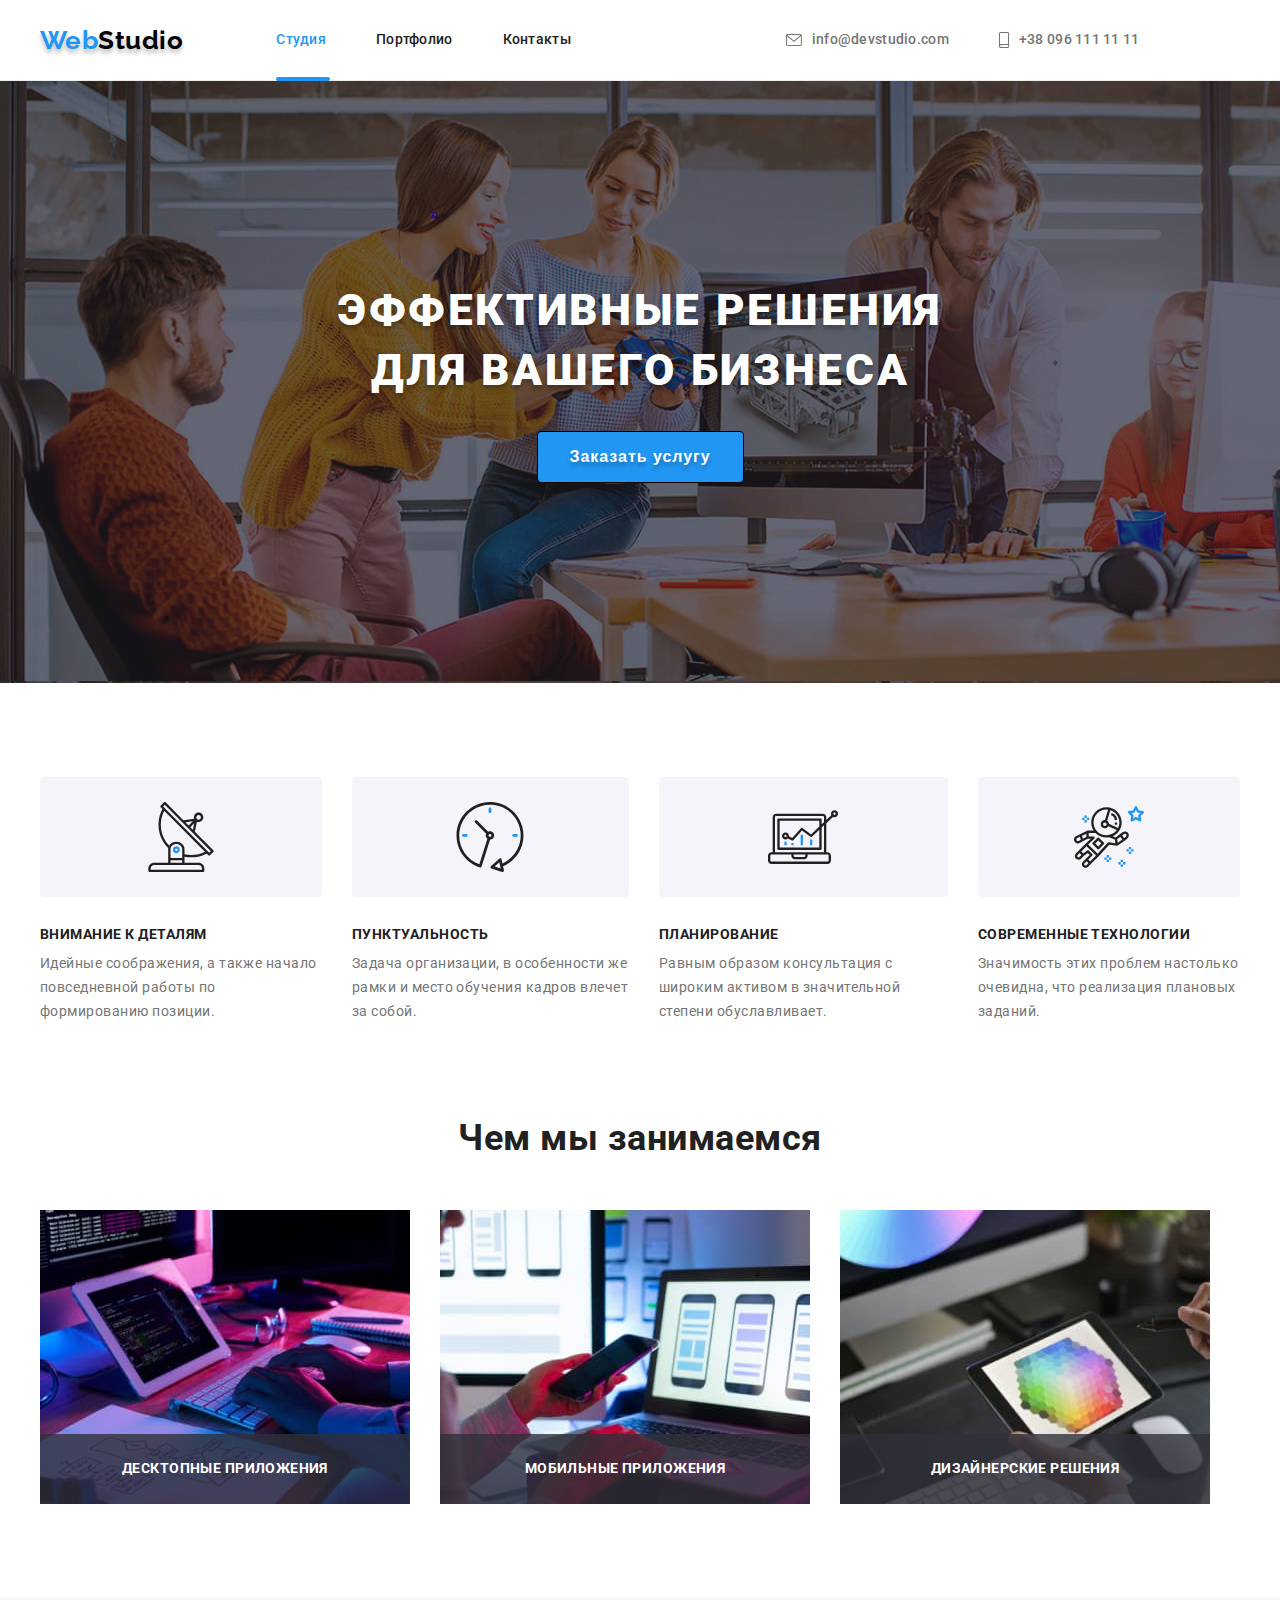
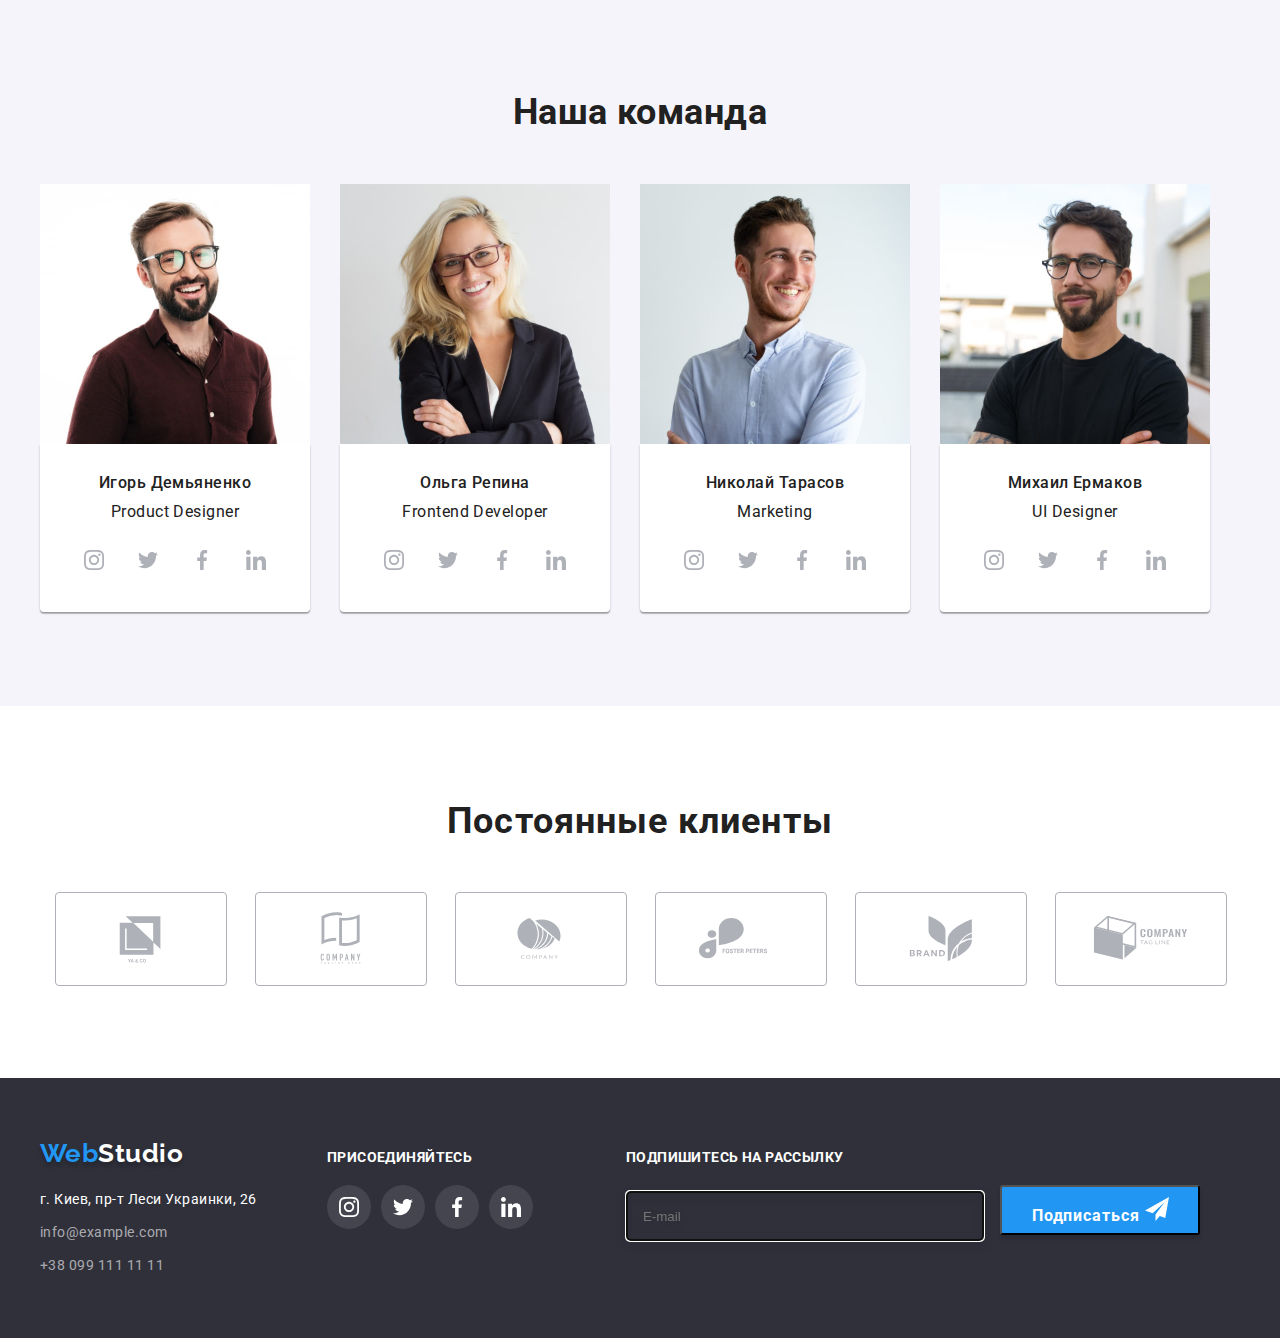
==== index.html @ 7fb8e050 "added checkbox&subscription" ====
<!DOCTYPE html>
<html lang="ru">
<head>
    <meta charset="UTF-8">
    <meta http-equiv="X-UA-Compatible" content="IE=edge">
    <meta name="viewport" content="width=device-width, initial-scale=1.0">
    <title>Webstudio</title>
    <link rel="preconnect" href="https://fonts.googleapis.com">
    <link rel="preconnect" href="https://fonts.gstatic.com" crossorigin>
    <link href="https://fonts.googleapis.com/css2?family=Raleway:wght@700&family=Roboto:wght@400;500;700;900&display=swap" rel="stylesheet">
    <link rel="stylesheet" href="https://cdnjs.cloudflare.com/ajax/libs/modern-normalize/1.1.0/modern-normalize.min.css" integrity="sha512-wpPYUAdjBVSE4KJnH1VR1HeZfpl1ub8YT/NKx4PuQ5NmX2tKuGu6U/JRp5y+Y8XG2tV+wKQpNHVUX03MfMFn9Q==" crossorigin="anonymous" referrerpolicy="no-referrer" />
    <link rel="stylesheet" href="./css/styles.css" />

</head>

<body>
    <!-- HEADER-->
<header class="header">
    <div class="container main"> 
    <nav class="header-nav"> 
        <a class="header-link link" lang="en" href=""><span class="logo-web">Web</span>Studio</a>
          <ul class="header-nav-list list"> 
                <li class="item"><a class="header-item-link current link" href="">Студия</a></li>
                <li  class="item"><a class="header-item-link link" href="./portfolio.html" >Портфолио</a></li> 
                <li  class="item"><a class="header-item-link link" href="" >Контакты</a></li>
            </ul>
     </nav>    
          <ul class="auto-nav list"> 
            <li class="item">
                <a class="auto-nav-item link" href="mailto:info@devstudio.com">
                  <svg class="contacts-icon" width="16" height="12"> 
                    <use href="./images/symbol-defs.svg#icon-envelope"></use>
                </svg> 
                info@devstudio.com</a>
            </li>

            <li class="item">
                <a class="auto-nav-item link" href="tel:+380961111111">
                 <svg class="contacts-icon" width="10" height="16"> 
                    <use href="./images/symbol-defs.svg#icon-smartphone"> </use>
                </svg> 
                +38 096 111 11 11</a>
            </li>
          </ul>
        </div>
</header>
   
 <main>
    <!-- HERO-->
        <section class="hero"> 
            <h1 class="hero-title">Эффективные решения <br>для вашего бизнеса</h1>
            <button  class="hero-button link" type="button" data-modal-open>Заказать услугу</button>
        </section>

           <!-- modal window -->
        <div class="backdrop is-hidden" data-modal> 
            <div class="modal">
            <button type="button" class="close" data-modal-close> 
                <svg class="icon-close" width="18" height="18"> 
                    <use href="./images/symbol-defs.svg#icon-close"></use>
                </svg>
            </button>  

            <p class="form-title"> Оставьте свои данные, мы вам перезвоним</p>
            <form  class="form-contact">
                <label class="form-name"> 
                    <span class="form-area">  Имя
                        <input type="text" name="username" class="form-input" required>              
                           <svg class="form-icon" width="18" height="18">
                          <use href="./images/symbol-defs.svg#icon-person"></use>
                        </svg>
                    </span>
            </label>

                <label> 
                    <span class="form-area"> Телефон
                     <input type="tel" name="tel" class="form-input" required>
                       <svg class="form-icon" width="18" height="18">
                    <use href="./images/symbol-defs.svg#icon-phone"></use>
                </svg>
            </span>
             </label>

                <label> 
                    <span class="form-area"> Почта
                      <input type="email" name="email" class="form-input" required> 
                       <svg class="form-icon" width="18" height="18">
                      <use href="./images/symbol-defs.svg#icon-email"></use>
                </svg>
            </span>
            </label>

                <label> 
                    <span class="form-area"> Комментарий
                <textarea name="comment" rows="10" class="form-text" placeholder="Введите текст"></textarea>
            </span>
        </label>

        <label class="check-label"> 
          <input  class="checkbox" type="checkbox"  name="policy" > 
              <span class="check-icon"> 
                <svg class="" width="16" height="15"> 
                   <use href="./images/symbol-defs.svg#icon-tick"></use>
              </svg>
        </span>
            <span class="check-text">Соглашаюсь с рассылкой и принимаю <a class="conditions" href="">Условия договора</a> </span>
        </label>

                <button class="form-button" type="submit">Отправить</button>
            </form>
            </div> 
        </div>
  

        <!--Features-->
    <section class="features">
        <div class="container details"> 
        <h2 hidden> Детали работ</h2>
    <ul class="features-list list"> 
        <li class="icon-animations"> 
            <div class="icon-class"> 
            <svg class="feature-icon" width="70" height="70"> 
                <use href="./images/symbol-defs.svg#icon-antenna"> </use>
            </svg>
        </div>
            <h3 class="features-title">ВНИМАНИЕ К ДЕТАЛЯМ</h3>
            <p class="features-text">Идейные соображения, а также начало повседневной работы по формированию позиции.</p>
        </li>
        <li class="icon-animations"> 
            <div class="icon-class"> 
            <svg class="feature-icon" width="70" height="70"> 
                <use href="./images/symbol-defs.svg#icon-clock"> </use>
            </svg>
        </div>
        
            <h3 class="features-title">ПУНКТУАЛЬНОСТЬ</h3>
            <p class="features-text">Задача организации, в особенности же рамки и место обучения кадров влечет за собой.</p>
        </li>
        <li class="icon-animations"> 
            <div class="icon-class"> 
            <svg class="feature-icon" width="70" height="70"> 
                <use href="./images/symbol-defs.svg#icon-diagram"> </use>
            </svg>
        </div>
  
            <h3 class="features-title">ПЛАНИРОВАНИЕ</h3>
            <p class="features-text">Равным образом консультация с широким активом в значительной степени обуславливает. </p>
        </li>
        <li class="icon-animations">
            <div class="icon-class"> 
            <svg class="feature-icon" width="70" height="70"> 
                <use href="./images/symbol-defs.svg#icon-astronaut"> </use>
            </svg>
        </div>
            <h3 class="features-title">СОВРЕМЕННЫЕ ТЕХНОЛОГИИ</h3>
            <p class="features-text">Значимость этих проблем настолько очевидна, что реализация плановых заданий.</p>
         </li>
    </ul>
        </div>
    </section>

    <section class="work"> 
        <div class="container"> 
        <h2 class="work-title">Чем мы занимаемся</h2>
        <ul class="work-list list"> 
            <li class="picture"> <img src="./img/1.jpg" alt="box1" width="370" height="294">
            <h3 class="work-text"> Десктопные приложения</h3>
        </li>
            <li class="picture"> <img src="./img/2.jpg" alt="box2" width="370" height="294">
            <h3 class="work-text"> Мобильные приложения</h3>
        </li>
            <li class="picture"> <img src="./img/3.jpg" alt="box3" width="370" height="294">
              <h3 class="work-text">Дизайнерские решения</h3>
         </li>
        </ul>
         </div>
     </section>

     <section class="team">
        <div class="container "> 
         <h2 class="team-title">Наша команда</h2>
        <ul class="team-list list">
            <li class="content"> 
                <img  src="./img/m1.jpg" alt="img1" width="270" height="260"> 
                <div class="team-content"> 
                <h3 class="team-item">Игорь Демьяненко</h3>
                <p class="team-text" lang="en">Product Designer</p>

                <ul class="masters list social-list"> 
                    <li class="social-item">
                        <a href="" class="social-link link">
                        <svg class="social-icon" width="20" height="20"> 
                            <use href="./images/symbol-defs.svg#icon-instagram"> </use>
                        </svg>
                     </a>
                    </li>
                    <li class="social-item">
                        <a href="" class="social-link link">
                        <svg class="social-icon" width="20" height="20"> 
                            <use href="./images/symbol-defs.svg#icon-twitter"> </use>
                        </svg>
                     </a>
                    </li>
                    <li class="social-item">
                        <a href="" class="social-link link">
                        <svg class="social-icon" width="20" height="20"> 
                            <use href="./images/symbol-defs.svg#icon-facebook"> </use>
                        </svg>
                     </a>
                    </li>
                    <li class="social-item">
                        <a href="" class="social-link link">
                        <svg class="social-icon" width="20" height="20"> 
                            <use href="./images/symbol-defs.svg#icon-linkedin"> </use>
                        </svg>
                     </a>
                    </li>
                </ul>
                </div>
            </li>
            <li class="content">  
                <img  src="./img/m2.jpg" alt="img2" width="270" height="260"> 
                <div class="team-content"> 
                <h3 class="team-item">Ольга Репина</h3>
                <p class="team-text" lang="en">Frontend Developer</p>

                <ul class="masters list social-list"> 
                    <li class="social-item">
                        <a href="" class="social-link link">
                        <svg class="social-icon" width="20" height="20"> 
                            <use href="./images/symbol-defs.svg#icon-instagram"> </use>
                        </svg>
                     </a>
                    </li>
                    <li class="social-item">
                        <a href="" class="social-link link">
                        <svg class="social-icon" width="20" height="20"> 
                            <use href="./images/symbol-defs.svg#icon-twitter"> </use>
                        </svg>
                     </a>
                    </li>
                    <li class="social-item">
                        <a href="" class="social-link link">
                        <svg class="social-icon" width="20" height="20"> 
                            <use href="./images/symbol-defs.svg#icon-facebook"> </use>
                        </svg>
                     </a>
                    </li>
                    <li class="social-item">
                        <a href="" class="social-link link">
                        <svg class="social-icon" width="20" height="20"> 
                            <use href="./images/symbol-defs.svg#icon-linkedin"> </use>
                        </svg>
                     </a>
                    </li>
                </ul>
                </div>
            </li>
            <li class="content"> 
                <img  src="./img/m3.jpg" alt="img3" width="270" height="260"> 
                <div class="team-content"> 
                <h3 class="team-item">Николай Тарасов</h3> 
                 <p class="team-text" lang="en">Marketing</p>

                 <ul class="masters list social-list"> 
                    <li class="social-item">
                        <a href="" class="social-link link">
                        <svg class="social-icon" width="20" height="20"> 
                            <use href="./images/symbol-defs.svg#icon-instagram"> </use>
                        </svg>
                     </a>
                    </li>
                    <li class="social-item">
                        <a href="" class="social-link link">
                        <svg class="social-icon" width="20" height="20"> 
                            <use href="./images/symbol-defs.svg#icon-twitter"> </use>
                        </svg>
                     </a>
                    </li>
                    <li class="social-item">
                        <a href="" class="social-link link">
                        <svg class="social-icon" width="20" height="20"> 
                            <use href="./images/symbol-defs.svg#icon-facebook"> </use>
                        </svg>
                     </a>
                    </li>
                    <li class="social-item">
                        <a href="" class="social-link link">
                        <svg class="social-icon" width="20" height="20"> 
                            <use href="./images/symbol-defs.svg#icon-linkedin"> </use>
                        </svg>
                     </a>
                    </li>
                </ul>
                </div>
                </li>
            <li class="content"> 
                <img  src="./img/m4.jpg" alt="img4" width="270" height="260"> 
                <div class="team-content"> 
                <h3 class="team-item">Михаил Ермаков</h3> 
                <p class="team-text" lang="en">UI Designer</p>

                <ul class="masters list social-list"> 
                    <li class="social-item">
                        <a href="" class="social-link link">
                        <svg class="social-icon" width="20" height="20"> 
                            <use href="./images/symbol-defs.svg#icon-instagram"> </use>
                        </svg>
                     </a>
                    </li>
                    <li class="social-item">
                        <a href="" class="social-link link">
                        <svg class="social-icon" width="20" height="20"> 
                            <use href="./images/symbol-defs.svg#icon-twitter"> </use>
                        </svg>
                     </a>
                    </li>
                    <li class="social-item">
                        <a href="" class="social-link link">
                        <svg class="social-icon" width="20" height="20"> 
                            <use href="./images/symbol-defs.svg#icon-facebook"> </use>
                        </svg>
                     </a>
                    </li>
                    <li class="social-item">
                        <a href="" class="social-link link">
                        <svg class="social-icon" width="20" height="20"> 
                            <use href="./images/symbol-defs.svg#icon-linkedin"> </use>
                        </svg>
                     </a>
                    </li>
                </ul>
                </div>
            </li>
        </ul>
        </div>
     </section>

       <!-- Clients-->
     <section class="clients ">  
           <h2 class="clients-title"> Постоянные клиенты</h2>
           <div class="clients-section "> 
            <ul class="clients-list list"> 
                <li class="clients-item">
                    <a href="" class="clients-link link">
                    <svg class="clients-icon" width="106" height="60"> 
                        <use href="./images/symbol-defs.svg#icon-Logo1"> </use>
                    </svg>
                 </a>
                </li>
                <li class="clients-item">
                    <a href="" class="clients-link link">
                    <svg class="clients-icon" width="106" height="60"> 
                        <use href="./images/symbol-defs.svg#icon-Logo2"> </use>
                    </svg>
                 </a>
                </li>
                <li class="clients-item">
                    <a href="" class="clients-link link">
                    <svg class="clients-icon" width="106" height="60"> 
                        <use href="./images/symbol-defs.svg#icon-Logo3"> </use>
                    </svg>
                 </a>
                </li>
                <li class="clients-item">
                    <a href="" class="clients-link link">
                    <svg class="clients-icon" width="106" height="60"> 
                        <use href="./images/symbol-defs.svg#icon-Logo4"> </use>
                    </svg>
                 </a>
                </li>
                <li class="clients-item">
                    <a href="" class="clients-link link">
                    <svg class="clients-icon" width="106" height="60"> 
                        <use href="./images/symbol-defs.svg#icon-Logo5"> </use>
                    </svg>
                 </a>
                </li>
                <li class="clients-item">
                    <a href="" class="clients-link link">
                    <svg class="clients-icon" width="106" height="60"> 
                        <use href="./images/symbol-defs.svg#icon-Logo6"> </use>
                    </svg>
                 </a>
                </li>
            </ul>

        </div>
     </section>
</main>

    <!-- FOOTER-->
<footer class="footer"> 
    <div class="footer-list container"> 
    <div class="footer-logo  main"> 
    <a class="footer-link link" lang="en" href=""><span class="logo-web">Web</span>Studio</a>
    <address> 
    <ul class="list-contacts list">
        <li class="address">г. Киев, пр-т Леси Украинки, 26</li>
        <li class="mail"><a class="contacts link" href="mailto:info@example.com">info@example.com</a></li>
        <li><a class="contacts link" href="tel:+380991111111">+38 099 111 11 11</a></li>
    </ul>
</address>
    </div>
    <div class="join-socials "> 
        <h3 class="join">присоединяйтесь</h3>
        <ul class="join-list list "> 
            <li class="join-item">
                <a href="" class="join-link link">
                <svg class="join-icon" width="20" height="20"> 
                    <use href="./images/symbol-defs.svg#icon-instagram"> </use>
                </svg>
             </a>
            </li>
            <li class="join-item">
                <a href="" class="join-link link">
                <svg class="join-icon" width="20" height="20"> 
                    <use href="./images/symbol-defs.svg#icon-twitter"> </use>
                </svg>
             </a>
            </li>
            <li class="join-item">
                <a href="" class="join-link link">
                <svg class="join-icon" width="20" height="20"> 
                    <use href="./images/symbol-defs.svg#icon-facebook"> </use>
                </svg>
             </a>
            </li>
            <li class="join-item">
                <a href="" class="join-link link">
                <svg class="join-icon" width="20" height="20"> 
                    <use href="./images/symbol-defs.svg#icon-linkedin"> </use>
                </svg>
             </a>
            </li>
            </ul>
    </div>
    <form class="footer-form">
        <div class="footer-place"> 
        <p class="form-heading"> Подпишитесь на рассылку</p>
        <label class="subscribe-field"> 
        <input class="subscribe-place" type="email" name="email" placeholder="E-mail" autofocus>
    </label>
        <button class="subscribe-button" type="submit"> Подписаться
            <svg class="button-icon" width="24" height="24"> 
                <use href="./images/symbol-defs.svg#icon-plane"> </use>
            </svg>
            </button>
        </div>
    </form>
</div>
</footer>
<script src="./js/modal.js"></script>
</body>
</html>
---- css/styles.css ----
:root{
    --title-text-color: #212121;  
    --primary-text-color: #757575;
    --secondary-text-color: #000000;
    --third-text-color: #ffffff;
    --accent-color:#2196F3;
}
body {
    margin: 0;
    background-color: #FFFFFF;
    font-family: 'Roboto', sans-serif;
    letter-spacing: 0.03em;
    color: var(--title-text-color)
}
  
p, h1, h2, h3, h4{
    margin-top: 0;
    margin-bottom: 0;
}
ul {
    margin-top: 0;
    margin-bottom: 0;
    padding-left: 0;
}
img {
    display: block;
    width: auto;
}
.link {
    text-decoration: none;
}
.list {
    list-style: none;
}
.container {

    width: 1200px;
    padding-left: 15px;
    padding-right: 15px;
    margin: 0 auto;    
}

.header-nav {
    display: flex;
    align-items: center;
}
.header-link, 
.footer-link {
    padding: 0;

    Font-family: 'Raleway';
    font-weight: bold;
    Font-size: 26px;
    Line-height: 1.19;
    color: var(--secondary-text-color);
    text-shadow: 0px 4px 4px rgba(0, 0, 0, 0.25);
}

.logo-web {
    color:var(--accent-color);
}

.main {
    display: flex;
    align-items: center;
}
.header {  
      border-bottom: 1px solid #ECECEC;
}
.header-nav-list {
    display: flex;
    margin-right: auto;
}
.header-nav-list .link {    
    display: block;
    padding-top: 32px;
    padding-bottom: 32px;

    font-style: 400;
    font-weight: 500;
    font-size: 14px;
    line-height: 1.14;
    letter-spacing: 0.02em;
    color: var(--title-text-color);
}

.header-nav-list .item:not(:last-child) {
    margin-right: 50px;
}
.header-link {
    margin-right: 93px;
}
.header-item-link {
    transition: color 250ms cubic-bezier(0.4, 0, 0.2, 1);
}
.header-item-link:hover,
.header-item-link:focus {
    color: var(--accent-color); 
}
.auto-nav-item:hover,
.auto-nav-item:focus  {
    color: var(--accent-color); 
}
.item {
    position: relative;
}
.header-nav-list .current{
    color: var(--accent-color)
}
.item .current::after {
    content: '';
    position: absolute;
    bottom: -1px;
    width: 100%;
    left: 0;
    background-color: var(--accent-color);
    border: 2px solid;
    border-radius: 2px;
}

 /* Contacts*/

.auto-nav {
    display: flex;
    margin-left: 215px;
}
.auto-nav .item +.item {
    margin-left: 50px;
}
.auto-nav-item { 
    transition: color 250ms cubic-bezier(0.4, 0, 0.2, 1);
    
    display: flex;
    align-items: center;
    font-weight: 500;
    font-size: 14px;
    line-height: 1.14;
    letter-spacing: 0.02em;
    color: var(--primary-text-color);
}
.contacts-icon {
    display: inline-block;
    margin-right: 10px;
    fill: currentColor;
}

/* ---hero---*/
.hero {
   /* background-color: #2F303A;*/
    padding-bottom: 200px;
    padding-top: 200px;
    flex-grow: 1;
    background-image: linear-gradient(rgba(47, 48, 58, 0.4),
    rgba(47, 48, 58, 0.4)
    ), url(../images/heroimg.jpg) ;
}

.hero-title {
    margin-bottom: 30px;

    font-weight: 900;
    font-size: 44px;
    line-height: 1.36;
    text-align: center;
    letter-spacing: 0.06em;
    text-transform: uppercase;
    text-shadow: 0px 4px 4px rgba(0, 0, 0, 0.25);
    color: var(--third-text-color);
}
.hero-button {  
    display: flex;
    margin: auto;
    border-radius: 4px;
    padding: 10px 32px;
    border: 1px solid #000000;
    text-shadow: 0px 4px 4px rgba(0, 0, 0, 0.25);

    font-weight: 700;
    font-size: 16px;
    line-height: 1.87;
    display: flex;
    align-items: center;
    text-align: center;
    letter-spacing: 0.06em;
    color: var(--third-text-color);
    background-color: var(--accent-color);
    cursor: pointer;
}
.hero .link {
    transition: box-shadow 250ms cubic-bezier(0.4, 0, 0.2, 1), background-color 250ms cubic-bezier(0.4, 0, 0.2, 1);
}
.hero .link:hover,
.hero .link:focus{
    background-color: #188CE8;
    box-shadow: 0px 4px 4px rgba(0, 0, 0, 0.15);
}
/* ---Modal window---*/

.backdrop {
    position: fixed;
    top: 0;
    left:0;
    width: 100%;
    height: 100%;
    background: rgba(0, 0, 0, 0.2);
    opacity: 1;
    transition: opacity 250ms cubic-bezier(0.4, 0, 0.2, 1), visibility 250ms cubic-bezier(0.4, 0, 0.2, 1);
}
.backdrop.is-hidden{
    opacity: 0;
    pointer-events: none;
    visibility: hidden;
}

.modal {
    position: absolute;
    top: 50%;
    left: 50%;
    transform: translate(-50%, -50%);
    width: 528px;
    height: 581px;
    padding: 40px;
    
    background: #FFFFFF;
    box-shadow: 0px 1px 3px rgba(0, 0, 0, 0.12), 0px 1px 1px rgba(0, 0, 0, 0.14), 0px 2px 1px rgba(0, 0, 0, 0.2);
    border-radius: 4px;
}
.close {
    cursor: pointer;  
    background-color: #ffffff;
    width: 30px;
    height: 30px;
    position: absolute;
    top: 8px;
    right: 8px;  
    display: flex;
    align-items: center;
    justify-content: center;
    border-radius: 50%;
    border: 1px solid rgba(0, 0, 0, 0.1);   
}
.icon-close{
    fill: #000000;
    transition: fill 250ms cubic-bezier(0.4, 0, 0.2, 1);

}
.icon-close:hover,
.icon-close:focus{
  fill: var(--accent-color)
}
.form-title{
    font-family: Roboto;
    font-style: normal;
    font-weight: bold;
    font-size: 20px;
    line-height: 23px;
    text-align: center;
    letter-spacing: 0.03em;  
    color: #212121;  
    margin-bottom: 12px; 
}
.form-contact{
    width: 448px;
    min-height: 342px;
}

.form-area{
    position: relative;
    width: 100%;
    margin: 0 auto;
    font-family: Roboto;
    font-style: normal;
    font-weight: normal;
    font-size: 12px;
    line-height: 1.16;
    letter-spacing: 0.01em;
    display: block;
    color: #757575;
}
.form-icon {
    position: absolute;
    top: 50%;
    left: 15px;
    transform: translateY(-30%);

    transition: fill 250ms cubic-bezier(0.4, 0, 0.2, 1);
}
.form-area:focus-within{
    border-color: var(--accent-color);
}

.form-input{
    width: 100%;
    height: 40px;
    border: 1px solid rgba(33, 33, 33, 0.2);
    box-sizing: border-box;
    border-radius: 4px;
    margin-top: 4px;
    margin-bottom: 10px;
    padding: 14px 15px;
    padding-left: 42px;
    cursor: pointer;
    outline: transparent;
    transition: border-color 250ms cubic-bezier(0.4, 0, 0.2, 1), fill 250ms cubic-bezier(0.4, 0, 0.2, 1);
}
.form-input:hover,
.form-input:focus{
    border-color: var(--accent-color);
}
.form-input:hover + .form-icon,
.form-input:focus + .form-icon{
    fill: var(--accent-color);
}

.form-text{
    width: 448px;
    height: 120px;
    resize: none;
    padding: 12px 16px;
    margin-top: 4px;
    outline: transparent;

    border: 1px solid rgba(33, 33, 33, 0.2);
    box-sizing: border-box;
    border-radius: 4px;
    transition: border-color 250ms cubic-bezier(0.4, 0, 0.2, 1);
}
.form-text:hover,
.form-text:focus {
    border-color: var(--accent-color);
}

.check-text{
    display: inline-block;
    font-family: Roboto;
    font-style: normal;
    font-weight: normal;
    font-size: 14px;
    line-height: 1.71;
    color: #757575;
    margin-top: 20px;
}
.checkbox{
    appearance: none ;
}
.check-label{
     display: flex;
     align-items: center;
}
.check-icon{
    display: flex;
    align-items: center;
    justify-content: center;

    width: 16px;
    height: 15px;
    display: flex;
    align-items: center;
    justify-content: center;
    border-radius: 2px;
    border: 2px solid var(--secondary-text-color);
    margin-right: 7px;
    margin-top: 20px;
}
.check-lable{
    display: flex;
    align-items: center;
}

.checkbox:checked + .check-lable > .check-icon {
    background-color: var(--accent-color);
    border: transperent;
}
.conditions{
    color: var(--accent-color);
}

.form-button{
    margin: auto;
    margin-top: 30px;
    padding: 10px 55px;

    font-weight: 700;
    font-size: 16px;
    line-height: 1.87;
    display: flex;
    align-items: center;
    text-align: center;
    letter-spacing: 0.06em;
    color: var(--third-text-color);
    background-color: var(--accent-color);
    box-shadow: 0px 4px 4px rgba(0, 0, 0, 0.15);
    border-radius: 4px;
    cursor: pointer;
    transition: background-color 250ms cubic-bezier(0.4, 0, 0.2, 1);

}
.form-button:hover,
.form-button:focus{
    background-color: #188CE8;
}


/* ---features---*/
.details {
    display: flex;
}
.features{
    display: flex;

    padding-top: 94px;
    padding-bottom: 94px;
}
.features-title {
    display: flex;
    margin-top: 30px;
    margin-bottom: 10px;

    font-weight: 700;
    Font-size: 14px;
    Line-height: 1.14;
    text-transform: uppercase;
    color: var(--title-text-color);
}
.features-text {
    display: flex;
    margin-right: 30px;
    font-weight: normal;
    font-size: 14px;
    line-height: 1.71;
    color: var(--primary-text-color);
}
.features-list { 
    display: flex;
}
.icon-animations:not(:last-child) {
    margin-right: 30px;
}
.icon-animations .features-text {
    width: 100% ;
}

.icon-class  {
    display: flex;
    background-color: #F5F4FA;
    align-items: center;
    justify-content: center;
    border-radius: 4px; 
    height: 120px;
}

/* ---work and team---*/

.work {
    padding-bottom: 94px;
}
.work-list {
    display: flex;
}
.work-list .picture:not(:last-child){
    margin-right: 30px;   
}
.picture {
    position: relative;
}
.work-text {
    position: absolute;
    bottom: 0;
    min-width: 370px;
    min-height: 70px;
    display: flex;
    justify-content: center;
    align-items: center;
    font-weight: 700;
    font-size: 14px;
    line-height: 1.14;
    text-align: center;
    letter-spacing: 0.03em;
    text-transform: uppercase;
    background: rgba(47, 48, 58, 0.8);
    color: var(--third-text-color);
    
}

.work-title,
.team-title {
    margin-bottom: 50px;
    font-weight: bold;
    font-size: 36px;
    line-height: 1.16;
    text-align: center;
    color: var(--title-text-color);
}

.team{
    background-color: #F5F4FA;
    padding-top: 94px;
    padding-bottom: 94px;
} 

.team-list  {
    display: flex;
    margin: 0;
    margin-left: -30px; 
}

.team-content{
    padding-top: 30px ;
    padding-bottom: 30px; 
    width: 270px;

    background-color: var(--third-text-color);
    box-shadow: 0px 1px 3px rgba(0, 0, 0, 0.12), 0px 1px 1px rgba(0, 0, 0, 0.14), 0px 2px 1px rgba(0, 0, 0, 0.2);
    border-radius: 0px 0px 4px 4px;

}
.content {
    width: 270px;
    margin-left: 30px; 
    margin-right: 0;
}
.team-list .team-pic:not(:last-child){
    margin-right: 30px;
}
.team-item {
    margin-bottom: 10px ;

    font-weight: 500;
    font-size: 16px;
    line-height: 1.18; 
    text-align: center;   
    color: var(--title-text-color);
}
.team-text{
    margin-bottom: 16px ;

    font-weight: normal;
    font-size: 16px;
    line-height: 1.18;
    text-align: center;
}
.social-list {
    display: flex;
    justify-content: center;
}
.social-item{
    width: 44px;
    height: 44px;
    
}
.social-item:not(:last-child) {
    margin-right: 10px;
}
.social-icon{
    fill: #AFB1B8;
    transition: fill 250ms cubic-bezier(0.4, 0, 0.2, 1), background-color 250ms cubic-bezier(0.4, 0, 0.2, 1);
    
}

.social-link {
    transition: fill 250ms cubic-bezier(0.4, 0, 0.2, 1), background-color 250ms cubic-bezier(0.4, 0, 0.2, 1);
    
    width: 100%;
    height: 100%;
    display: flex;
    align-items: center;
    justify-content: center;
    border-radius: 50%;
    background-color: #ffffff;
}

.social-link:hover,
.social-link:focus{
    background-color: var(--accent-color);

}

.social-link:hover .social-icon,
.social-link:focus .social-icon {
    fill: var(--third-text-color);
}
/* ---- Clients---*/
.clients {
    padding-top: 94px;
    padding-bottom: 94px;
}

.clients-list {
    display: flex;
    justify-content: center;

}
.clients-title {
    margin-bottom: 50px;
    font-weight: 700;
    font-size: 36px;
    line-height: 42px;
    text-align: center;
    letter-spacing: 0.03em;
    color: #212121;
}

.clients-item{    
    width: 170px;
    height: 92px;     
}
.clients-item:not(:last-child) {
    margin-right: 30px;
}
.clients-icon{
   fill:  #AFB1B8; 
   transition: fill 250ms cubic-bezier(0.4, 0, 0.2, 1);

}
.clients-link {
    transition: fill 250ms cubic-bezier(0.4, 0, 0.2, 1), border-color 250ms cubic-bezier(0.4, 0, 0.2, 1);

    width: 100%;
    height: 100%;
    display: flex;
    border: 1px solid #AFB1B8;;
    border-radius: 4px;
    align-items: center;
    justify-content: center;
}
.clients-link:hover .clients-icon,
.clients-link:focus .clients-icon{
    fill: var(--accent-color);
}

.clients-link:hover,
.clients-link:focus { 
    border-color: var(--accent-color);
}

/* ---footer---*/
.footer-list {
    display: flex;
    align-items: baseline;
}
.footer-logo {
    display: inline-block;
}

.footer {
    padding-top: 60px;
    padding-bottom:60px;
    background-color: #2F303A    ;
}

.footer-link { 
    color: var(--third-text-color);
}
.list-contacts{
    font-style: normal;
}
.contacts{
    font-weight: normal;
    font-size: 14px;
    line-height: 1.71;
    color: rgba(255, 255, 255, 0.6) ;

}
.address{
    margin-top: 20px;
    margin-bottom: 9px;
    margin-right: 70px;

    font-weight: normal;
    font-size: 14px;
    line-height: 1.71;
    color: var(--third-text-color);
}
.mail {
    margin-bottom: 9px;
}
.join-socials .join{ 
    display: flex;
    margin-bottom: 20px;

    font-weight: 700;
    font-size: 14px;
    line-height: 16px;
    letter-spacing: 0.03em;
    text-transform: uppercase;
    color: #FFFFFF;   
}
.join-socials{
    margin-right: 93px;

}
.join-list {
    display: flex;
}
.join-item{
    width: 44px;
    height: 44px;   
}
.join-item:not(:last-child) {
    margin-right: 10px;
}
.join-icon{
    fill: #FFFFFF;
    transition: fill 250ms cubic-bezier(0.4, 0, 0.2, 1), background-color 250ms cubic-bezier(0.4, 0, 0.2, 1);
}
.join-link {
    transition: fill 250ms cubic-bezier(0.4, 0, 0.2, 1), background-color 250ms cubic-bezier(0.4, 0, 0.2, 1);
    width: 100%;
    height: 100%;
    display: flex;
    align-items: center;
    justify-content: center;
    border-radius: 50%;
    background-color: rgba(255, 255, 255, 0.1);
}
.join-link:hover,
.join-link:focus {
    background-color: var(--accent-color);
}

.join-link:hover .join-icon,
.join-link:focus .join-icon {
    cursor: pointer;
    fill: #FFFFFF;
}
.footer-form{
    display: flex;
}
.form-heading {
    font-family: Roboto;
    font-style: normal;
    font-weight: bold;
    font-size: 14px;
    line-height: 16px;
    letter-spacing: 0.03em;
    text-transform: uppercase;
    color: #FFFFFF;
    margin-bottom: 20px;
}

.subscribe-place{
    width: 358px;
    height: 50px;
    border: 1px solid rgba(255, 255, 255, 0.3);
    background: transparent;
    margin-right: 12px;
    box-sizing: border-box;
    filter: drop-shadow(0px 4px 4px rgba(0, 0, 0, 0.15));
    border-radius: 4px;
    color: rgba(255, 255, 255, 0.6);
    padding-left: 16px;
}

.subscribe-button{
    width: 200px;
    height: 50px;
    background-color: var(--accent-color);
    box-shadow: 0px 4px 4px rgba(0, 0, 0, 0.15);
    border-radius: 3px;

    font-family: Roboto;
    font-style: normal;
    font-weight: bold;
    font-size: 16px;
    line-height: 1.87;
    display: inline-block;
    align-items: center;
    text-align: center;
    letter-spacing: 0.06em;
    color: #FFFFFF;
    padding: 10px 29px;
    transition: background-color 250ms cubic-bezier(0.4, 0, 0.2, 1);
}
.subscribe-button:hover,
.subscribe-button:focus {
    background-color: #188CE8;
}

/* Portfolio */
.portfolio{
    padding-bottom: 94px;
    padding-top: 94px;
    background: #FFFFFF;
}
.portfolio-list{
    
    display: flex;
    margin-bottom: 50px;
    justify-content: center;
}

.portfolio-button{   
    padding: 6px 22px;
    margin-right: 8px;

    font-family: 'Roboto';
    font-weight: 500;
    font-size: 16px;
    line-height: 1.62;
    text-align: center;
    color: var(--title-text-color);
    background-color: #F5F4FA ;
    border-radius: 4px;
    border: transparent;
    cursor: pointer;
}
.portfolio-list .link{ 
    transition: color 250ms cubic-bezier(0.4, 0, 0.2, 1), background-color 250ms cubic-bezier(0.4, 0, 0.2, 1), box-shadow 250ms cubic-bezier(0.4, 0, 0.2, 1);
}
.portfolio-list .link:hover, 
.portfolio-list .link:focus {
    color: var(--third-text-color);
    background-color: var(--accent-color);
    box-shadow: 0px 3px 1px rgba(0, 0, 0, 0.1), 0px 1px 2px rgba(0, 0, 0, 0.08), 0px 2px 2px rgba(0, 0, 0, 0.12);
}

.overlay-text{
    position: relative;
    overflow: hidden;

}
.overlay-text::before {
    display: inline-block;
    position: absolute;
    content: '';
    width: 100%;
    height: 100%;
    transition: transform 250ms cubic-bezier(0.4, 0, 0.2, 1);
}

.picture-text {
    position: absolute;
    top: 0;
    left: 0;
    height: 100%;
    padding: 63px 24px;
    font-size: 18px;
    line-height: 1.56;
    letter-spacing: 0.03em;
    color: #ffffff;
    background-color: rgba(33, 150, 243, 0.9);   
    transition: transform 250ms cubic-bezier(0.4, 0, 0.2, 1);
    transform: translateY(100%);
    overflow: auto;
}

.overlay-text:hover .picture-text {
    transform: translateY(0%);
}

.gallery-content{
    background-color: #FFFFFF;
    box-sizing: border-box;
    padding: 20px 24px;
    border-bottom: 1px solid #EEEEEE;
    border-right: 1px solid #EEEEEE;
    border-left: 1px solid #EEEEEE;
    width: 370px;
}
.portfolio-img {
    transition: background-color 250ms cubic-bezier(0.4, 0, 0.2, 1), box-shadow 250ms cubic-bezier(0.4, 0, 0.2, 1);

    margin: 0;
    display: flex;
    flex-wrap: wrap;
    margin-top: -30px;
    margin-left: -30px;
}

.gallery-pic{
    transition: background-color 250ms cubic-bezier(0.4, 0, 0.2, 1), box-shadow 250ms cubic-bezier(0.4, 0, 0.2, 1);
    width: 370px;
    margin-left: 30px;
    margin-top: 30px;
    flex-basis: calc(100% / 3 - 30px);
}
.portfolio-img .gallery-pic:hover,
.portfolio-img .gallery-pic:focus {
    background: #FFFFFF;
    box-shadow: 0px 1px 1px rgba(0, 0, 0, 0.12), 0px 4px 4px rgba(0, 0, 0, 0.06), 1px 4px 6px rgba(0, 0, 0, 0.16);
}

.portfolio-item {
    margin-bottom: 4px;

    font-weight: 700;
    font-size: 18px;
    line-height: 2;
    letter-spacing: 0.06em;
}
.portfolio-text{
    font-weight: normal;
    font-size: 16px;
    line-height: 1.87;
    color: var(--primary-text-color);
}
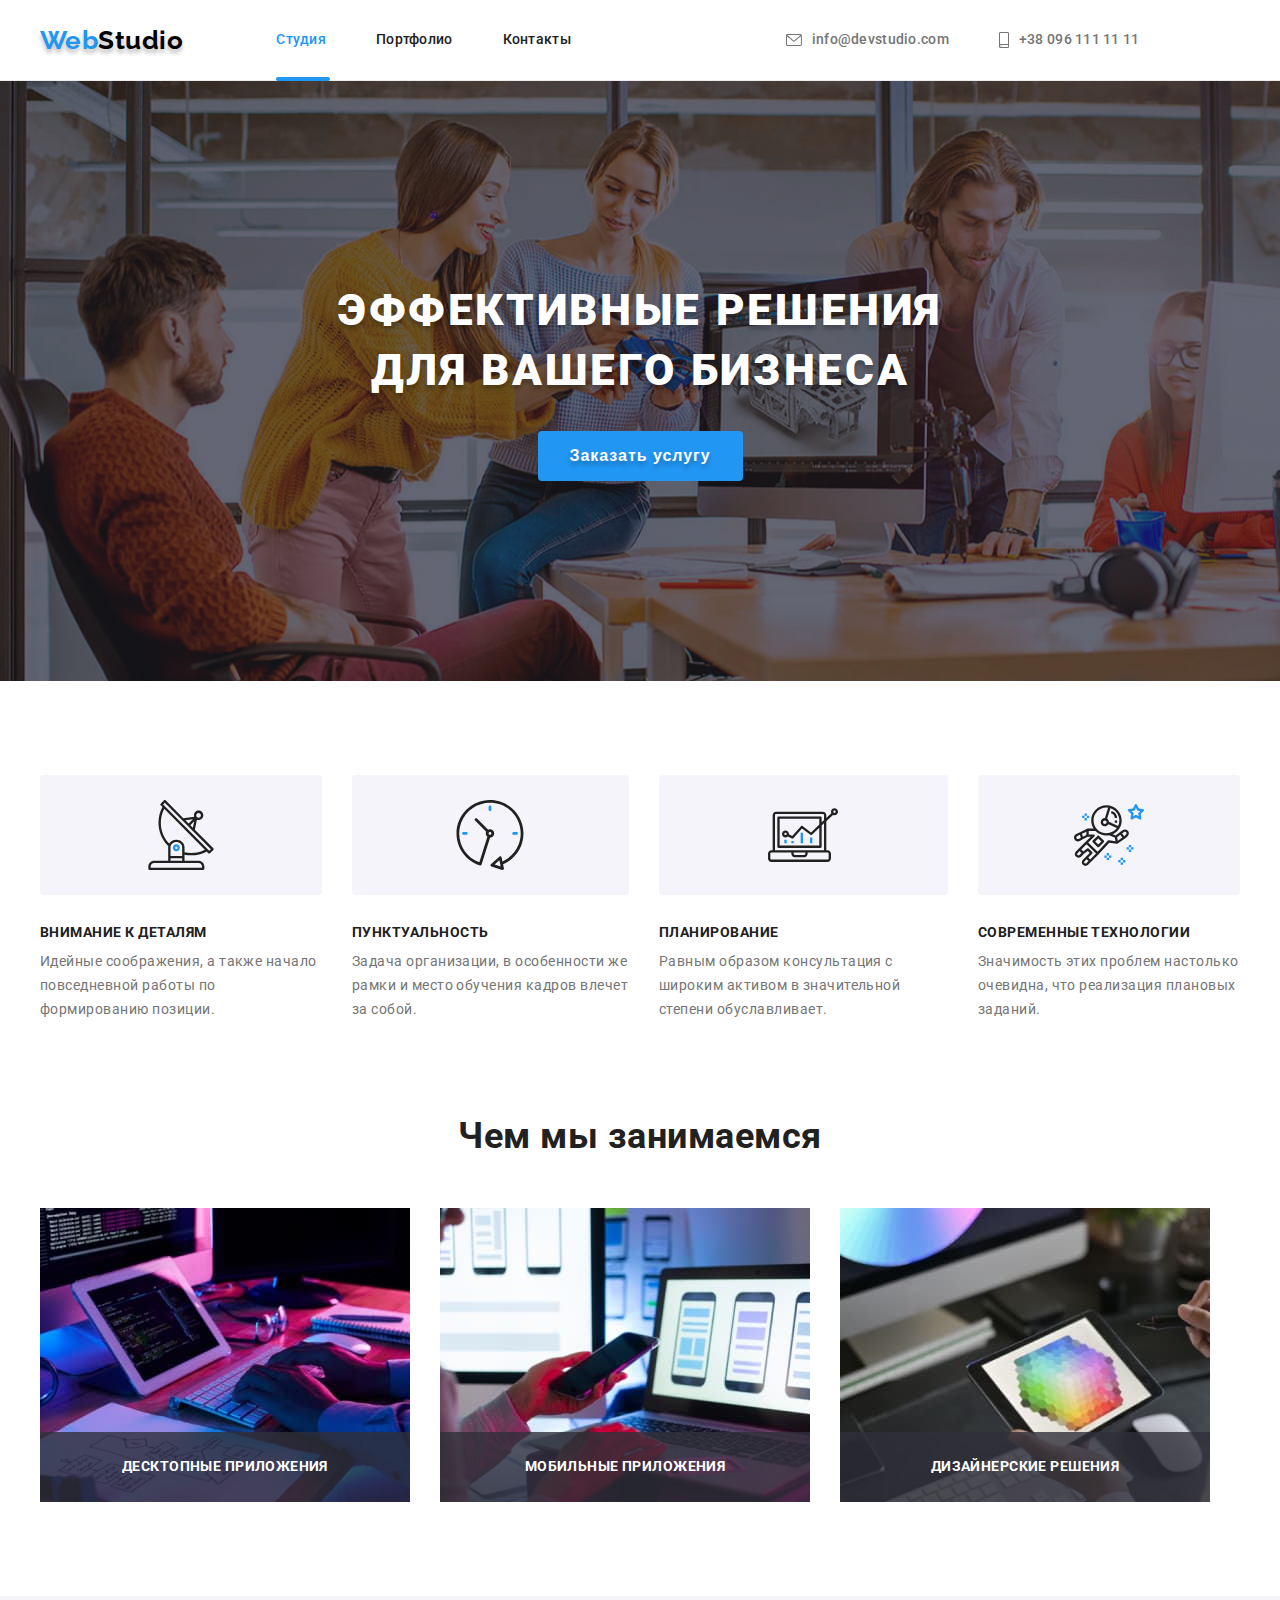
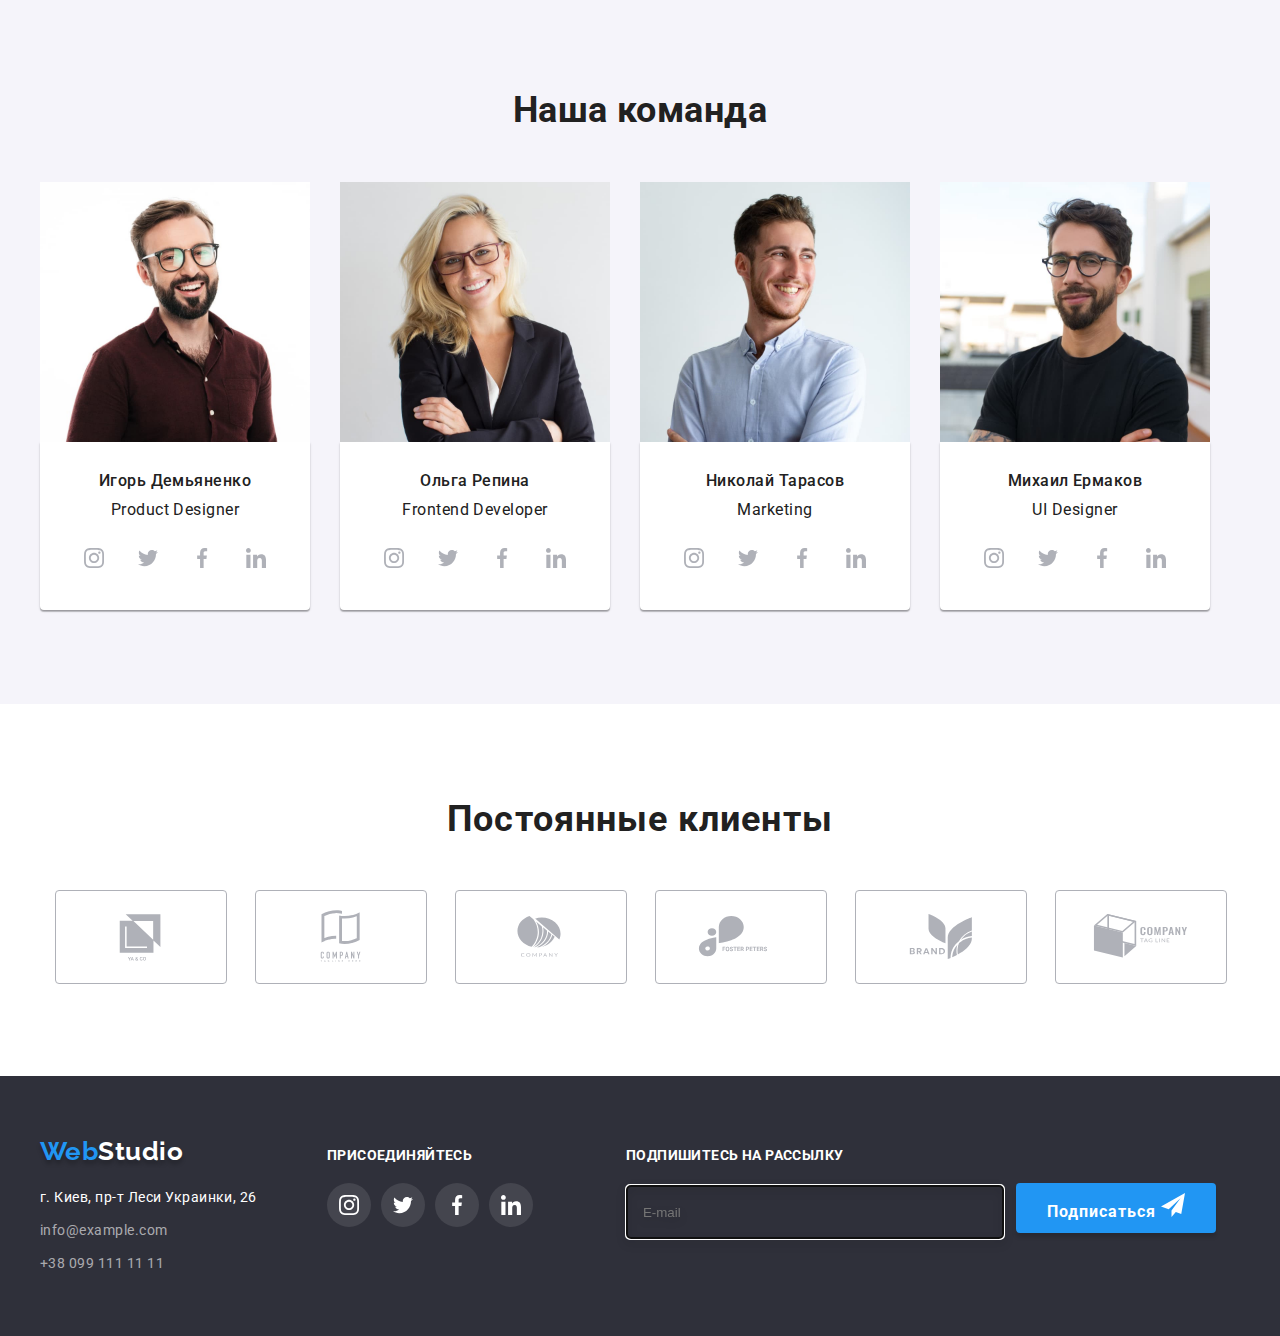
==== commit 414b8366: "Added some edits to the footer" ====
--- a/index.html
+++ b/index.html
@@ -434,10 +434,11 @@
              </a>
             </li>
             </ul>
-    </div>
+    </div> 
     <form class="footer-form">
+        <p class="form-heading"> Подпишитесь на рассылку</p>
         <div class="footer-place"> 
-        <p class="form-heading"> Подпишитесь на рассылку</p>
+
         <label class="subscribe-field"> 
         <input class="subscribe-place" type="email" name="email" placeholder="E-mail" autofocus>
     </label>
--- a/css/styles.css
+++ b/css/styles.css
@@ -174,6 +174,7 @@
     padding: 10px 32px;
     border: 1px solid #000000;
     text-shadow: 0px 4px 4px rgba(0, 0, 0, 0.25);
+    border: none;
 
     font-weight: 700;
     font-size: 16px;
@@ -343,31 +344,25 @@
 .checkbox{
     appearance: none ;
 }
-.check-label{
-     display: flex;
-     align-items: center;
-}
+
 .check-icon{
     display: flex;
     align-items: center;
     justify-content: center;
-
     width: 16px;
     height: 15px;
     display: flex;
-    align-items: center;
-    justify-content: center;
     border-radius: 2px;
     border: 2px solid var(--secondary-text-color);
     margin-right: 7px;
     margin-top: 20px;
 }
-.check-lable{
-    display: flex;
-    align-items: center;
-}
-
-.checkbox:checked + .check-lable > .check-icon {
+.check-label{
+    display: flex;
+    align-items: center;
+}
+
+.checkbox:checked + .check-label > .check-icon {
     background-color: var(--accent-color);
     border: transperent;
 }
@@ -379,7 +374,7 @@
     margin: auto;
     margin-top: 30px;
     padding: 10px 55px;
-
+    border: none;
     font-weight: 700;
     font-size: 16px;
     line-height: 1.87;
@@ -723,10 +718,13 @@
     cursor: pointer;
     fill: #FFFFFF;
 }
-.footer-form{
-    display: flex;
-}
+.footer-place{
+    display: flex;
+    align-items: baseline;
+}
+
 .form-heading {
+    margin: 0;
     font-family: Roboto;
     font-style: normal;
     font-weight: bold;
@@ -741,10 +739,9 @@
 .subscribe-place{
     width: 358px;
     height: 50px;
+    margin-right: 12px;
     border: 1px solid rgba(255, 255, 255, 0.3);
     background: transparent;
-    margin-right: 12px;
-    box-sizing: border-box;
     filter: drop-shadow(0px 4px 4px rgba(0, 0, 0, 0.15));
     border-radius: 4px;
     color: rgba(255, 255, 255, 0.6);
@@ -756,16 +753,14 @@
     height: 50px;
     background-color: var(--accent-color);
     box-shadow: 0px 4px 4px rgba(0, 0, 0, 0.15);
-    border-radius: 3px;
-
+    border: none;
+  
+    border-radius: 4px;
     font-family: Roboto;
     font-style: normal;
-    font-weight: bold;
+    font-weight: 700;
     font-size: 16px;
     line-height: 1.87;
-    display: inline-block;
-    align-items: center;
-    text-align: center;
     letter-spacing: 0.06em;
     color: #FFFFFF;
     padding: 10px 29px;
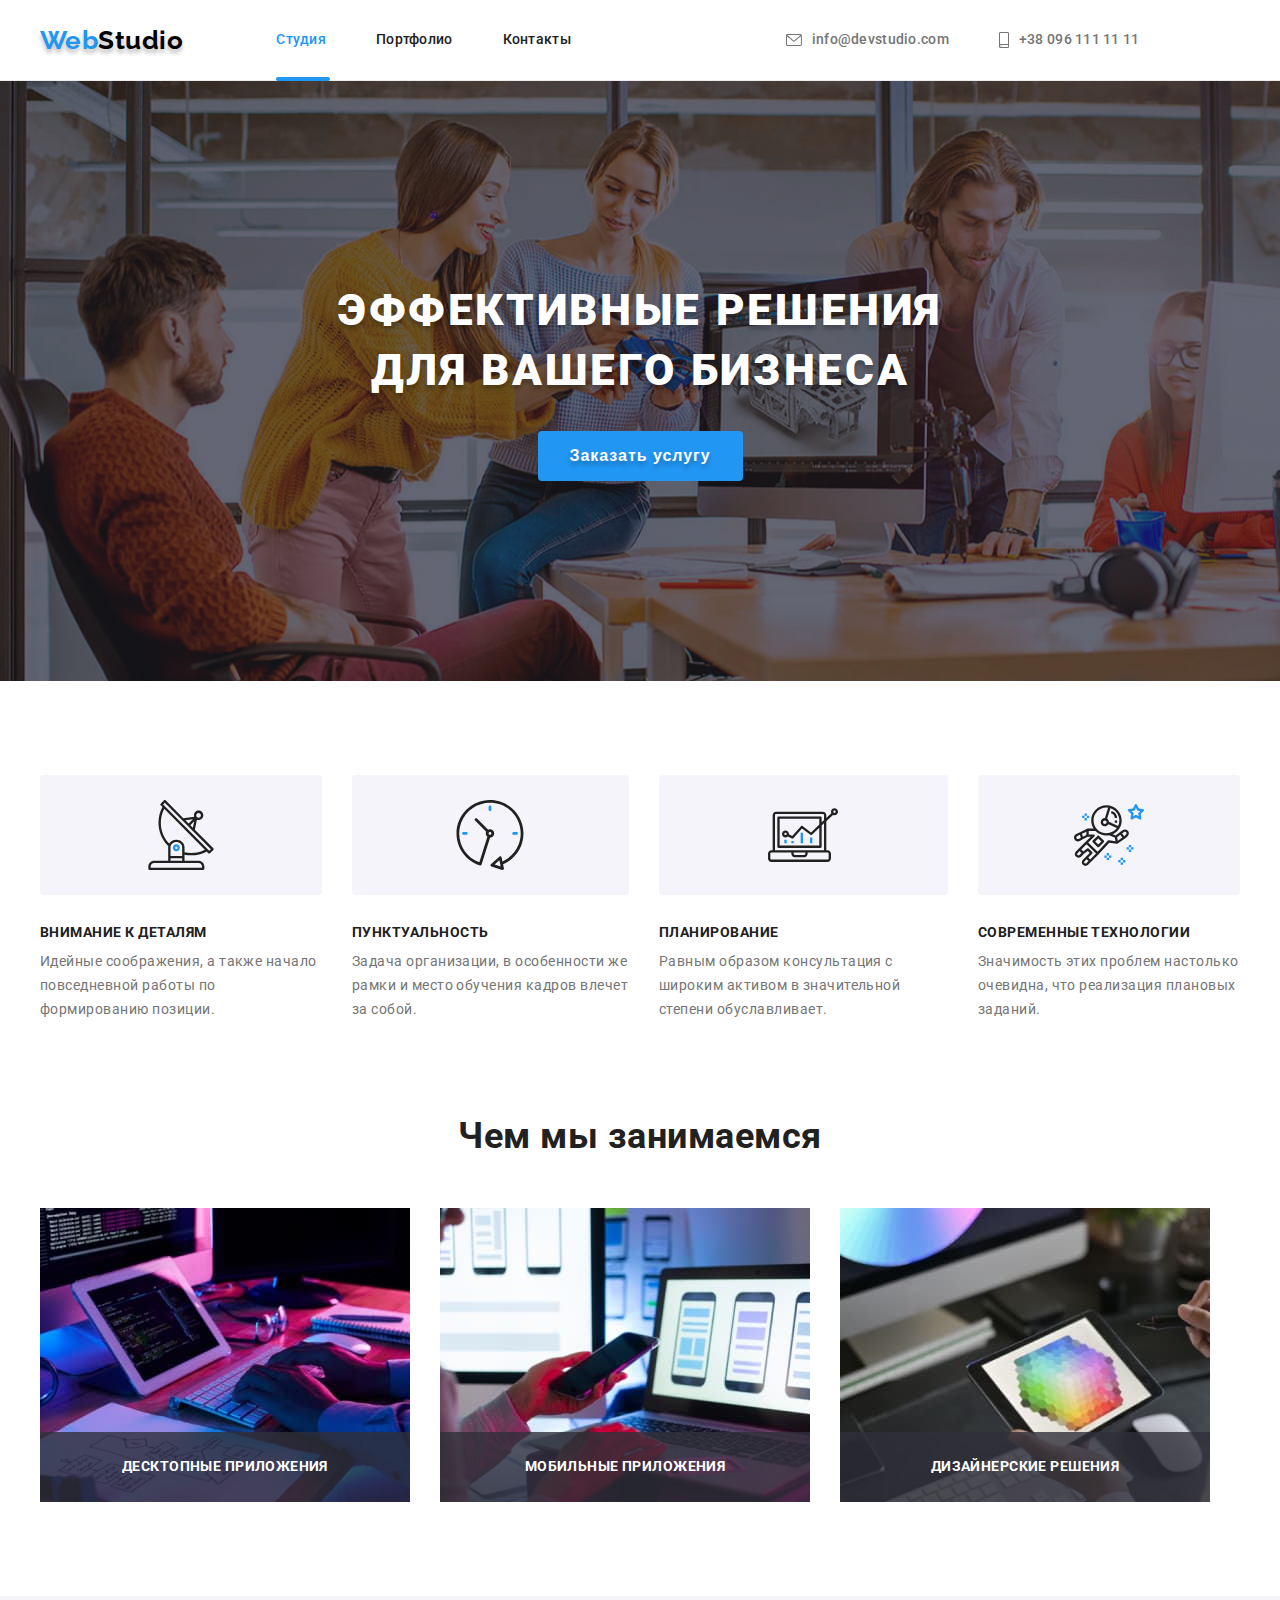
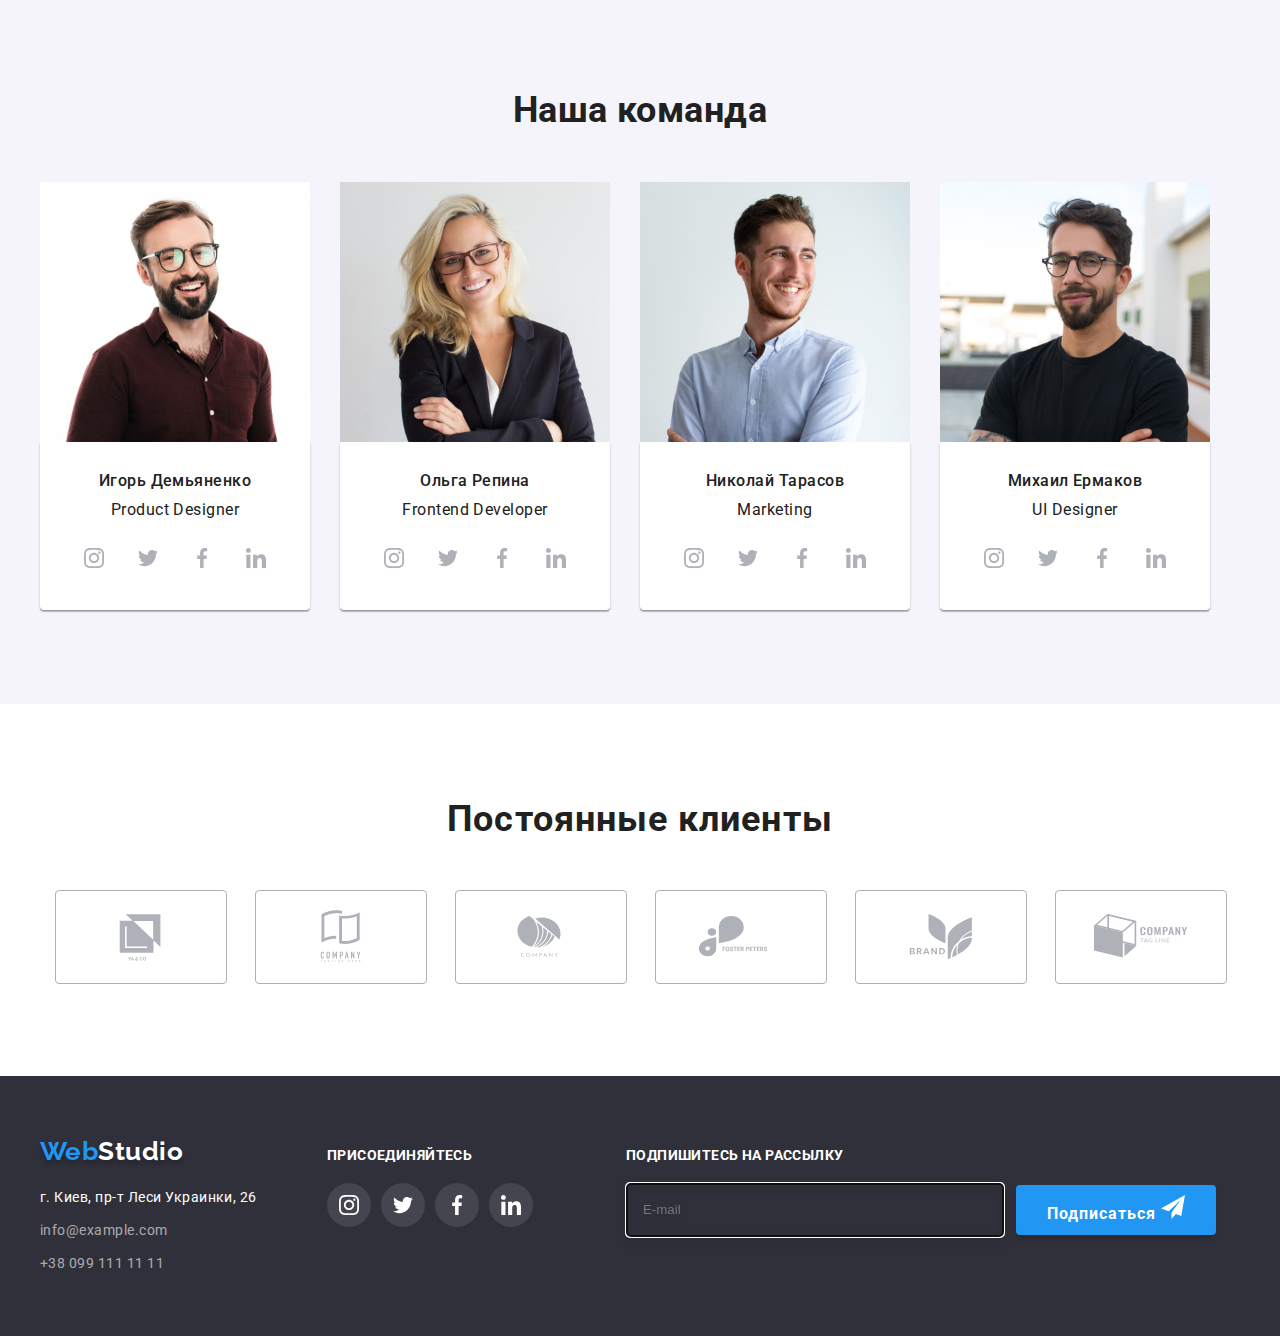
==== commit 7cb1dce3: "Edited some features in footer and modal window" ====
--- a/index.html
+++ b/index.html
@@ -96,8 +96,8 @@
             </span>
         </label>
 
-        <label class="check-label"> 
-          <input  class="checkbox" type="checkbox"  name="policy" > 
+        <input  class="checkbox" id="check" type="checkbox"  name="policy" > 
+        <label for="check" class="check-label"> 
               <span class="check-icon"> 
                 <svg class="" width="16" height="15"> 
                    <use href="./images/symbol-defs.svg#icon-tick"></use>
@@ -438,10 +438,7 @@
     <form class="footer-form">
         <p class="form-heading"> Подпишитесь на рассылку</p>
         <div class="footer-place"> 
-
-        <label class="subscribe-field"> 
         <input class="subscribe-place" type="email" name="email" placeholder="E-mail" autofocus>
-    </label>
         <button class="subscribe-button" type="submit"> Подписаться
             <svg class="button-icon" width="24" height="24"> 
                 <use href="./images/symbol-defs.svg#icon-plane"> </use>
--- a/css/styles.css
+++ b/css/styles.css
@@ -364,7 +364,7 @@
 
 .checkbox:checked + .check-label > .check-icon {
     background-color: var(--accent-color);
-    border: transperent;
+    border: transparent;
 }
 .conditions{
     color: var(--accent-color);
@@ -720,7 +720,7 @@
 }
 .footer-place{
     display: flex;
-    align-items: baseline;
+    align-items: center;
 }
 
 .form-heading {
